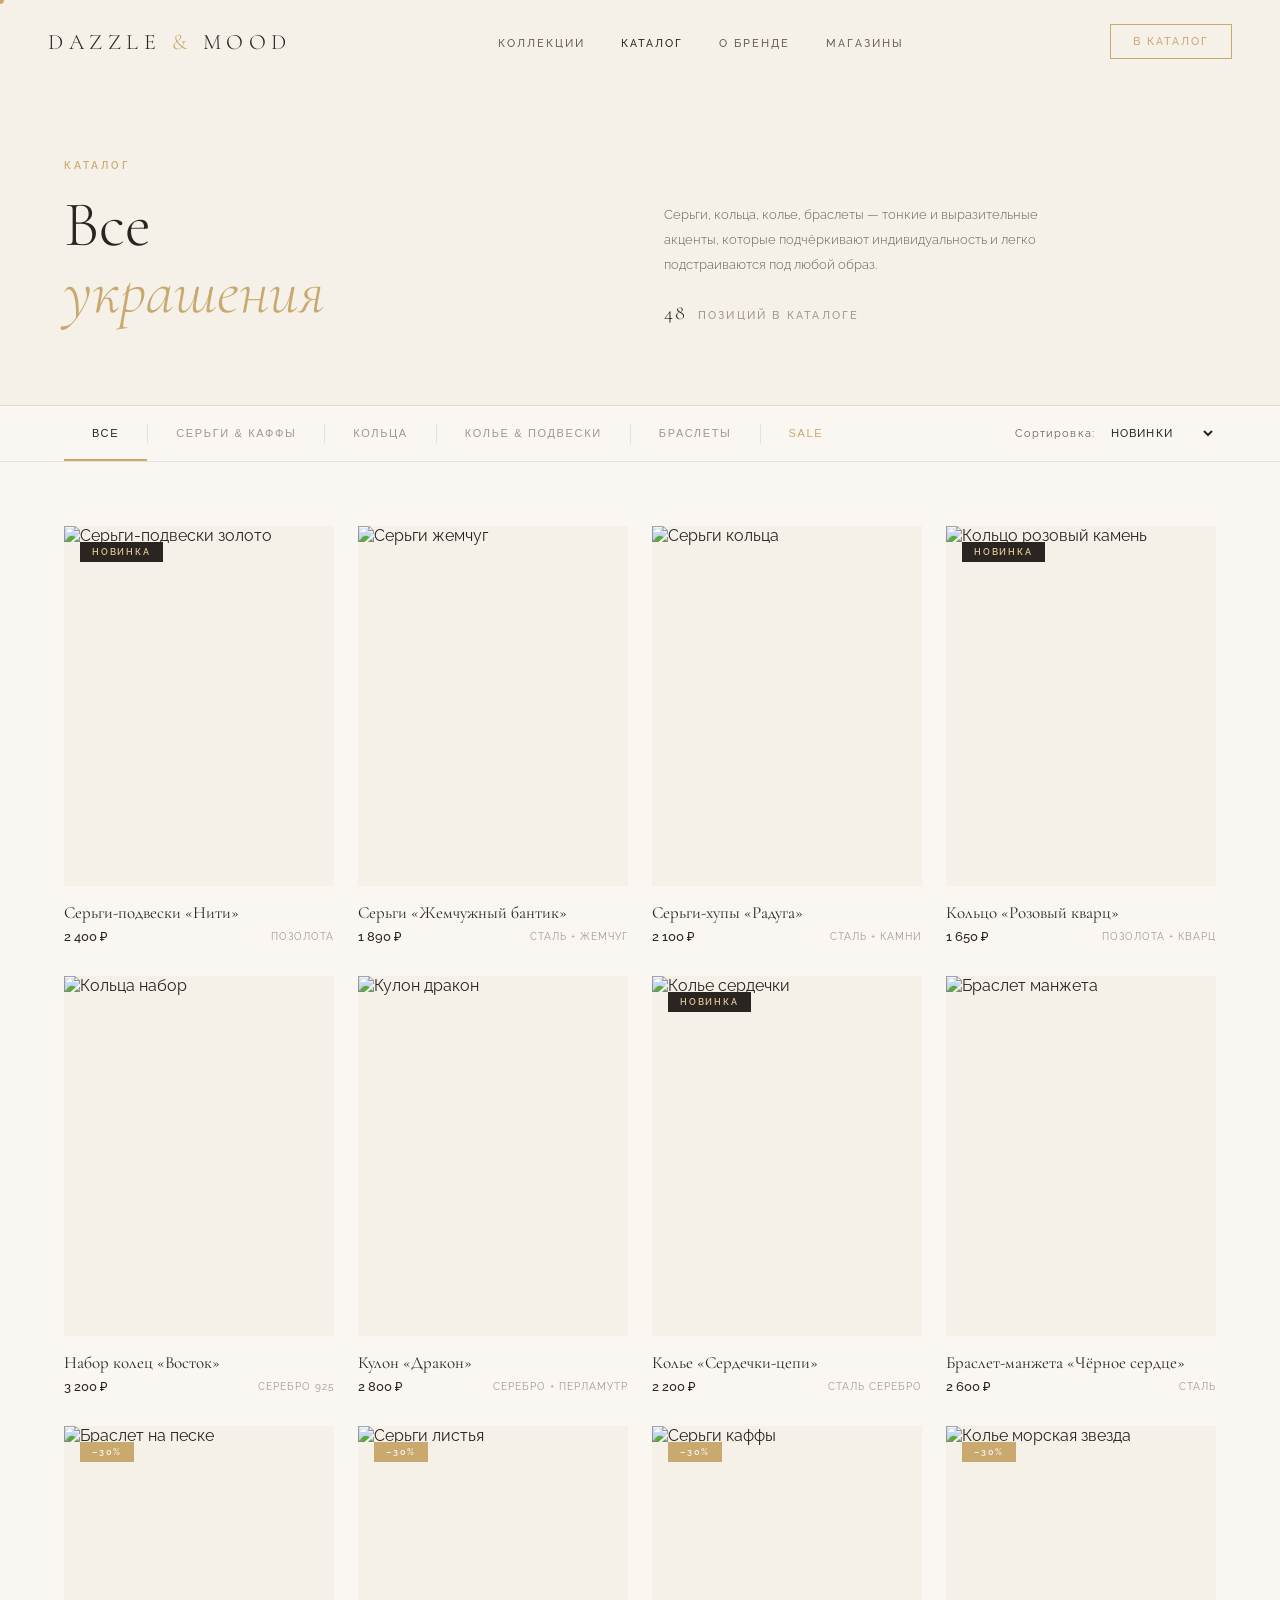
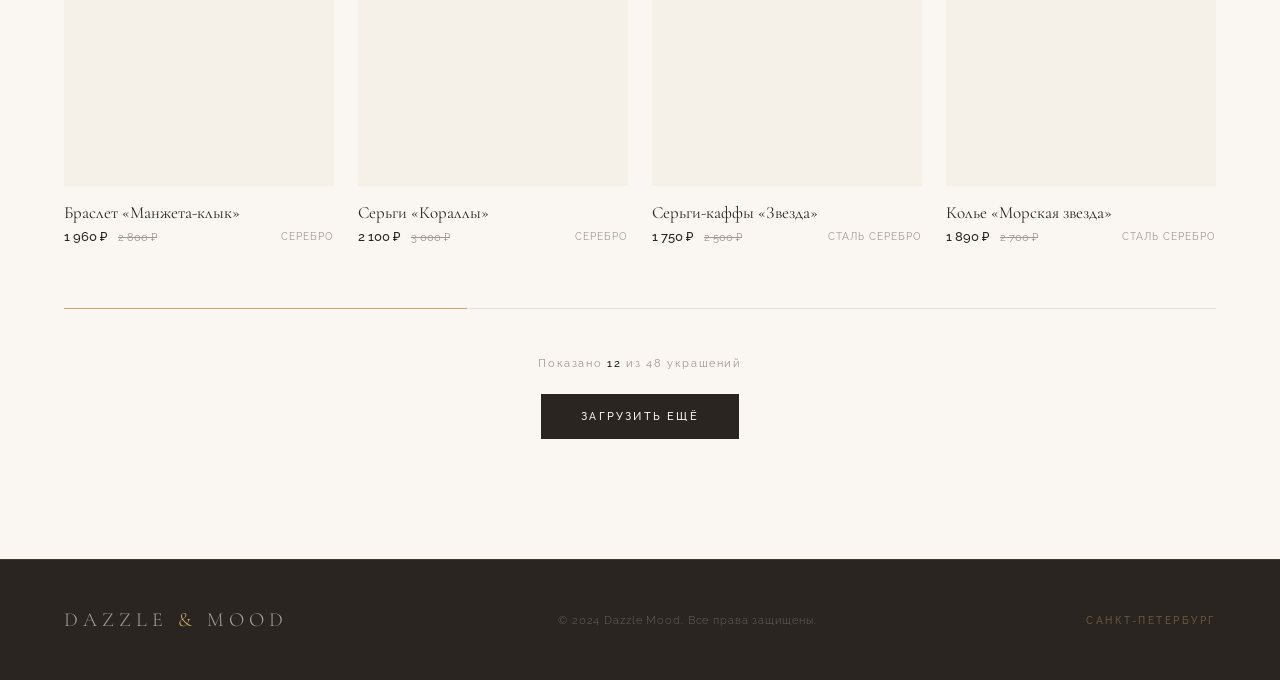
==== catalog.html @ 0f0d9563 "Dazzle Mood redesign preview" ====
<!DOCTYPE html>
<html lang="ru">
<head>
  <meta charset="UTF-8">
  <meta name="viewport" content="width=device-width, initial-scale=1.0">
  <title>Каталог — Dazzle Mood</title>
  <link rel="preconnect" href="https://fonts.googleapis.com">
  <link rel="preconnect" href="https://fonts.gstatic.com" crossorigin>
  <link href="https://fonts.googleapis.com/css2?family=Cormorant+Garamond:ital,wght@0,300;0,400;0,500;1,300;1,400&family=Raleway:wght@300;400;500;600&display=swap" rel="stylesheet">
  <link rel="stylesheet" href="shared.css">
  <style>
    /* ---- CATALOG HERO ---- */
    .catalog-hero {
      padding: 160px 64px 80px;
      background: var(--cream);
      display: grid;
      grid-template-columns: 1fr 1fr;
      gap: 48px;
      align-items: end;
      border-bottom: 1px solid var(--border-soft);
    }
    .catalog-hero-title {
      font-family: 'Cormorant Garamond', serif;
      font-size: clamp(48px, 5vw, 80px);
      font-weight: 300;
      line-height: 1.05;
      color: var(--charcoal);
    }
    .catalog-hero-title em { font-style: italic; color: var(--gold); }
    .catalog-hero-right { display: flex; flex-direction: column; justify-content: flex-end; gap: 24px; }
    .catalog-hero-desc { font-size: 13px; font-weight: 300; color: var(--mid); line-height: 1.9; max-width: 380px; }
    .catalog-count { font-size: 11px; font-weight: 500; letter-spacing: 0.2em; text-transform: uppercase; color: var(--light-mid); }
    .catalog-count span { color: var(--charcoal); font-family: 'Cormorant Garamond', serif; font-size: 20px; font-weight: 300; }

    /* ---- FILTERS ---- */
    .filters-bar {
      position: sticky; top: 57px; z-index: 50;
      background: rgba(250,247,242,0.97);
      backdrop-filter: blur(8px);
      border-bottom: 1px solid var(--border-soft);
      padding: 0 64px;
      display: flex;
      align-items: center;
      gap: 0;
      overflow-x: auto;
    }
    .filter-btn {
      padding: 20px 28px;
      font-size: 11px;
      font-weight: 500;
      letter-spacing: 0.15em;
      text-transform: uppercase;
      color: var(--light-mid);
      border: none;
      background: none;
      cursor: none;
      white-space: nowrap;
      border-bottom: 2px solid transparent;
      transition: color 0.25s, border-color 0.25s;
    }
    .filter-btn:hover { color: var(--charcoal); }
    .filter-btn.active { color: var(--charcoal); border-bottom-color: var(--gold); }
    .filter-sep { width: 1px; height: 20px; background: var(--border-soft); flex-shrink: 0; }
    .filters-sort {
      margin-left: auto;
      padding: 20px 0 20px 28px;
      font-size: 11px; font-weight: 400; letter-spacing: 0.1em;
      color: var(--mid); background: none; border: none; cursor: none;
      display: flex; align-items: center; gap: 8px; white-space: nowrap;
    }
    .filters-sort select {
      font-family: 'Raleway', sans-serif;
      font-size: 11px; font-weight: 500; letter-spacing: 0.1em;
      text-transform: uppercase; color: var(--charcoal);
      background: none; border: none; cursor: pointer;
      outline: none;
    }

    /* ---- PRODUCTS GRID ---- */
    .products-section { padding: 64px 64px 120px; }
    .products-grid {
      display: grid;
      grid-template-columns: repeat(4, 1fr);
      gap: 32px 24px;
    }
    .product-card {
      text-decoration: none;
      color: inherit;
      display: block;
    }
    .product-card-img {
      position: relative;
      overflow: hidden;
      aspect-ratio: 3/4;
      background: var(--cream);
      margin-bottom: 16px;
    }
    .product-card-img img {
      width: 100%; height: 100%;
      object-fit: cover; object-position: top;
      transition: transform 0.6s cubic-bezier(0.25, 0.46, 0.45, 0.94);
      display: block;
    }
    .product-card:hover .product-card-img img { transform: scale(1.07); }
    .product-card-badge {
      position: absolute; top: 16px; left: 16px;
      font-size: 9px; font-weight: 600; letter-spacing: 0.2em; text-transform: uppercase;
      padding: 5px 12px; background: var(--charcoal); color: var(--gold-light);
    }
    .product-card-badge.sale { background: var(--gold); color: var(--warm-white); }
    .product-card-badge.new { background: var(--charcoal); color: var(--gold-light); }
    .product-card-actions {
      position: absolute; bottom: 0; left: 0; right: 0;
      padding: 20px 16px;
      background: linear-gradient(0deg, rgba(42,37,32,0.8) 0%, transparent 100%);
      transform: translateY(100%);
      transition: transform 0.35s;
      display: flex; justify-content: center;
    }
    .product-card:hover .product-card-actions { transform: translateY(0); }
    .add-to-cart {
      font-size: 10px; font-weight: 500; letter-spacing: 0.2em; text-transform: uppercase;
      color: var(--warm-white); background: none; border: 1px solid rgba(250,247,242,0.5);
      padding: 10px 24px; cursor: none; transition: background 0.25s, border-color 0.25s; width: 100%;
    }
    .add-to-cart:hover { background: var(--gold); border-color: var(--gold); }
    .product-card-name { font-family: 'Cormorant Garamond', serif; font-size: 17px; font-weight: 400; color: var(--charcoal); margin-bottom: 6px; transition: color 0.25s; }
    .product-card:hover .product-card-name { color: var(--gold); }
    .product-card-meta { display: flex; justify-content: space-between; align-items: center; }
    .product-card-price { font-size: 13px; font-weight: 500; color: var(--charcoal); }
    .product-card-price-old { font-size: 11px; font-weight: 400; color: var(--light-mid); text-decoration: line-through; margin-left: 8px; }
    .product-card-material { font-size: 10px; font-weight: 400; letter-spacing: 0.1em; color: var(--light-mid); text-transform: uppercase; }

    /* ---- LOAD MORE ---- */
    .load-more-wrap { text-align: center; margin-top: 64px; }
    .load-more-bar {
      width: 100%; height: 1px;
      background: var(--border-soft);
      margin-bottom: 48px;
      position: relative;
    }
    .load-more-bar::after {
      content: '';
      position: absolute; left: 0; top: 0;
      width: 35%; height: 100%;
      background: var(--gold);
    }
    .load-more-hint { font-size: 11px; font-weight: 400; letter-spacing: 0.15em; color: var(--light-mid); margin-bottom: 24px; }
    .load-more-hint span { color: var(--charcoal); font-weight: 500; }

    @media (max-width: 1200px) { .products-grid { grid-template-columns: repeat(3, 1fr); } }
    @media (max-width: 900px) {
      .catalog-hero, .products-section, .filters-bar { padding-left: 32px; padding-right: 32px; }
      .catalog-hero { grid-template-columns: 1fr; padding-top: 120px; }
      .products-grid { grid-template-columns: repeat(2, 1fr); }
    }
    @media (max-width: 560px) { .products-grid { grid-template-columns: 1fr; } }
  </style>
</head>
<body>
  <div class="cursor" id="cursor"></div>
  <div class="cursor-ring" id="cursorRing"></div>

  <nav id="navbar" class="scrolled">
    <a href="index.html" class="nav-logo">Dazzle <span>&</span> Mood</a>
    <ul class="nav-links">
      <li><a href="index.html#collections">Коллекции</a></li>
      <li><a href="catalog.html" style="color:var(--charcoal)">Каталог</a></li>
      <li><a href="index.html#about">О бренде</a></li>
      <li><a href="index.html#locations">Магазины</a></li>
    </ul>
    <a href="catalog.html" class="nav-cta">В каталог</a>
  </nav>

  <!-- CATALOG HERO -->
  <div class="catalog-hero">
    <div>
      <p class="section-eyebrow">Каталог</p>
      <h1 class="catalog-hero-title">Все<br><em>украшения</em></h1>
    </div>
    <div class="catalog-hero-right">
      <p class="catalog-hero-desc">Серьги, кольца, колье, браслеты — тонкие и выразительные акценты, которые подчёркивают индивидуальность и легко подстраиваются под любой образ.</p>
      <p class="catalog-count"><span>48</span> &nbsp;позиций в каталоге</p>
    </div>
  </div>

  <!-- FILTERS -->
  <div class="filters-bar">
    <button class="filter-btn active" onclick="filterCat(this,'all')">Все</button>
    <div class="filter-sep"></div>
    <button class="filter-btn" onclick="filterCat(this,'earrings')">Серьги &amp; Каффы</button>
    <div class="filter-sep"></div>
    <button class="filter-btn" onclick="filterCat(this,'rings')">Кольца</button>
    <div class="filter-sep"></div>
    <button class="filter-btn" onclick="filterCat(this,'necklaces')">Колье &amp; Подвески</button>
    <div class="filter-sep"></div>
    <button class="filter-btn" onclick="filterCat(this,'bracelets')">Браслеты</button>
    <div class="filter-sep"></div>
    <button class="filter-btn" onclick="filterCat(this,'sale')" style="color:var(--gold)">SALE</button>
    <div class="filters-sort">
      Сортировка:&nbsp;
      <select>
        <option>Новинки</option>
        <option>По цене ↑</option>
        <option>По цене ↓</option>
        <option>Популярные</option>
      </select>
    </div>
  </div>

  <!-- PRODUCTS -->
  <div class="products-section">
    <div class="products-grid" id="productsGrid">

      <!-- earrings -->
      <a href="product.html" class="product-card reveal" data-cat="earrings">
        <div class="product-card-img">
          <img src="https://static.tildacdn.com/tild3038-3035-4364-a137-396338656431/IMG_6613_11zon.jpg" alt="Серьги-подвески золото">
          <span class="product-card-badge new">Новинка</span>
          <div class="product-card-actions"><button class="add-to-cart">Добавить в корзину</button></div>
        </div>
        <p class="product-card-name">Серьги-подвески «Нити»</p>
        <div class="product-card-meta">
          <span class="product-card-price">2 400 ₽</span>
          <span class="product-card-material">Позолота</span>
        </div>
      </a>

      <a href="product.html" class="product-card reveal" data-cat="earrings">
        <div class="product-card-img">
          <img src="https://static.tildacdn.com/tild6661-6132-4635-a337-643233373735/RNI-Films-IMG-E93FAB.jpg" alt="Серьги жемчуг">
          <div class="product-card-actions"><button class="add-to-cart">Добавить в корзину</button></div>
        </div>
        <p class="product-card-name">Серьги «Жемчужный бантик»</p>
        <div class="product-card-meta">
          <span class="product-card-price">1 890 ₽</span>
          <span class="product-card-material">Сталь + жемчуг</span>
        </div>
      </a>

      <a href="product.html" class="product-card reveal" data-cat="earrings">
        <div class="product-card-img">
          <img src="https://static.tildacdn.com/tild6630-3534-4331-a465-353162393465/7F5A8788-83D5-46D6-8.jpeg" alt="Серьги кольца">
          <div class="product-card-actions"><button class="add-to-cart">Добавить в корзину</button></div>
        </div>
        <p class="product-card-name">Серьги-хупы «Радуга»</p>
        <div class="product-card-meta">
          <span class="product-card-price">2 100 ₽</span>
          <span class="product-card-material">Сталь + камни</span>
        </div>
      </a>

      <!-- rings -->
      <a href="product.html" class="product-card reveal" data-cat="rings">
        <div class="product-card-img">
          <img src="https://static.tildacdn.com/tild6366-3233-4932-b166-383663316535/IMG_6611_11zon.jpg" alt="Кольцо розовый камень">
          <span class="product-card-badge new">Новинка</span>
          <div class="product-card-actions"><button class="add-to-cart">Добавить в корзину</button></div>
        </div>
        <p class="product-card-name">Кольцо «Розовый кварц»</p>
        <div class="product-card-meta">
          <span class="product-card-price">1 650 ₽</span>
          <span class="product-card-material">Позолота + кварц</span>
        </div>
      </a>

      <a href="product.html" class="product-card reveal" data-cat="rings">
        <div class="product-card-img">
          <img src="https://static.tildacdn.com/tild3236-6536-4832-b266-353634313239/RNI-Films-IMG-BC1684.JPG" alt="Кольца набор">
          <div class="product-card-actions"><button class="add-to-cart">Добавить в корзину</button></div>
        </div>
        <p class="product-card-name">Набор колец «Восток»</p>
        <div class="product-card-meta">
          <span class="product-card-price">3 200 ₽</span>
          <span class="product-card-material">Серебро 925</span>
        </div>
      </a>

      <!-- necklaces -->
      <a href="product.html" class="product-card reveal" data-cat="necklaces">
        <div class="product-card-img">
          <img src="https://static.tildacdn.com/tild3662-3232-4333-a665-303735663537/B6FBC4F6-7745-4E30-8.jpeg" alt="Кулон дракон">
          <div class="product-card-actions"><button class="add-to-cart">Добавить в корзину</button></div>
        </div>
        <p class="product-card-name">Кулон «Дракон»</p>
        <div class="product-card-meta">
          <span class="product-card-price">2 800 ₽</span>
          <span class="product-card-material">Серебро + перламутр</span>
        </div>
      </a>

      <a href="product.html" class="product-card reveal" data-cat="necklaces">
        <div class="product-card-img">
          <img src="https://static.tildacdn.com/tild3862-6663-4934-b965-306434643835/IMG_6615_11zon.jpg" alt="Колье сердечки">
          <span class="product-card-badge new">Новинка</span>
          <div class="product-card-actions"><button class="add-to-cart">Добавить в корзину</button></div>
        </div>
        <p class="product-card-name">Колье «Сердечки-цепи»</p>
        <div class="product-card-meta">
          <span class="product-card-price">2 200 ₽</span>
          <span class="product-card-material">Сталь серебро</span>
        </div>
      </a>

      <!-- bracelets + sale -->
      <a href="product.html" class="product-card reveal" data-cat="bracelets">
        <div class="product-card-img">
          <img src="https://static.tildacdn.com/tild3766-3963-4531-b531-333737356362/IMG_3410_11zon.jpg" alt="Браслет манжета">
          <div class="product-card-actions"><button class="add-to-cart">Добавить в корзину</button></div>
        </div>
        <p class="product-card-name">Браслет-манжета «Чёрное сердце»</p>
        <div class="product-card-meta">
          <span class="product-card-price">2 600 ₽</span>
          <span class="product-card-material">Сталь</span>
        </div>
      </a>

      <a href="product.html" class="product-card reveal" data-cat="bracelets sale">
        <div class="product-card-img">
          <img src="https://static.tildacdn.com/tild6465-3134-4634-b832-623731336338/RNI-Films-IMG-17F36D.jpeg" alt="Браслет на песке">
          <span class="product-card-badge sale">–30%</span>
          <div class="product-card-actions"><button class="add-to-cart">Добавить в корзину</button></div>
        </div>
        <p class="product-card-name">Браслет «Манжета-клык»</p>
        <div class="product-card-meta">
          <span class="product-card-price">1 960 ₽ <span class="product-card-price-old">2 800 ₽</span></span>
          <span class="product-card-material">Серебро</span>
        </div>
      </a>

      <a href="product.html" class="product-card reveal" data-cat="earrings sale">
        <div class="product-card-img">
          <img src="https://static.tildacdn.com/tild6631-6538-4366-a366-336336363331/D0FC4E85-FCA2-45BE-8.JPEG" alt="Серьги листья">
          <span class="product-card-badge sale">–30%</span>
          <div class="product-card-actions"><button class="add-to-cart">Добавить в корзину</button></div>
        </div>
        <p class="product-card-name">Серьги «Кораллы»</p>
        <div class="product-card-meta">
          <span class="product-card-price">2 100 ₽ <span class="product-card-price-old">3 000 ₽</span></span>
          <span class="product-card-material">Серебро</span>
        </div>
      </a>

      <a href="product.html" class="product-card reveal" data-cat="earrings sale">
        <div class="product-card-img">
          <img src="https://static.tildacdn.com/tild3138-3132-4332-a165-353666326130/photo_54494081886974.jpg" alt="Серьги каффы">
          <span class="product-card-badge sale">–30%</span>
          <div class="product-card-actions"><button class="add-to-cart">Добавить в корзину</button></div>
        </div>
        <p class="product-card-name">Серьги-каффы «Звезда»</p>
        <div class="product-card-meta">
          <span class="product-card-price">1 750 ₽ <span class="product-card-price-old">2 500 ₽</span></span>
          <span class="product-card-material">Сталь серебро</span>
        </div>
      </a>

      <a href="product.html" class="product-card reveal" data-cat="necklaces sale">
        <div class="product-card-img">
          <img src="https://static.tildacdn.com/tild6631-3665-4335-a532-323530663333/RNI-Films-IMG-4D2F42.jpg" alt="Колье морская звезда">
          <span class="product-card-badge sale">–30%</span>
          <div class="product-card-actions"><button class="add-to-cart">Добавить в корзину</button></div>
        </div>
        <p class="product-card-name">Колье «Морская звезда»</p>
        <div class="product-card-meta">
          <span class="product-card-price">1 890 ₽ <span class="product-card-price-old">2 700 ₽</span></span>
          <span class="product-card-material">Сталь серебро</span>
        </div>
      </a>

    </div><!-- /products-grid -->

    <!-- load more -->
    <div class="load-more-wrap">
      <div class="load-more-bar"></div>
      <p class="load-more-hint">Показано <span>12</span> из 48 украшений</p>
      <a href="#" class="btn-primary">Загрузить ещё</a>
    </div>
  </div>

  <footer>
    <div class="footer-logo">Dazzle <span>&</span> Mood</div>
    <p class="footer-copy">© 2024 Dazzle Mood. Все права защищены.</p>
    <p class="footer-spb">Санкт-Петербург</p>
  </footer>

  <script src="shared.js"></script>
  <script>
    function filterCat(btn, cat) {
      document.querySelectorAll('.filter-btn').forEach(b => b.classList.remove('active'));
      btn.classList.add('active');
      document.querySelectorAll('.product-card').forEach(card => {
        const cats = card.dataset.cat || '';
        if (cat === 'all' || cats.includes(cat)) {
          card.style.display = '';
        } else {
          card.style.display = 'none';
        }
      });
    }
    // Stagger product cards
    document.querySelectorAll('.product-card').forEach((el, i) => {
      el.style.transitionDelay = (i % 4) * 80 + 'ms';
    });
  </script>
</body>
</html>
---- shared.css ----
*, *::before, *::after { box-sizing: border-box; margin: 0; padding: 0; }

:root {
  --cream: #F5F0E8;
  --warm-white: #FAF7F2;
  --gold: #C9A96E;
  --gold-light: #E2C99A;
  --charcoal: #2A2520;
  --mid: #6B6057;
  --light-mid: #A09590;
  --border: rgba(201,169,110,0.25);
  --border-soft: rgba(42,37,32,0.1);
}

html { scroll-behavior: smooth; }

body {
  font-family: 'Raleway', sans-serif;
  background: var(--warm-white);
  color: var(--charcoal);
  overflow-x: hidden;
  cursor: none;
}

/* ---- CURSOR ---- */
.cursor {
  position: fixed; width: 8px; height: 8px;
  background: var(--gold); border-radius: 50%;
  pointer-events: none; z-index: 9999;
  transform: translate(-50%, -50%);
  transition: transform 0.1s, width 0.3s, height 0.3s;
}
.cursor-ring {
  position: fixed; width: 32px; height: 32px;
  border: 1px solid var(--gold); border-radius: 50%;
  pointer-events: none; z-index: 9998;
  transform: translate(-50%, -50%);
  opacity: 0.6;
}

/* ---- NAV ---- */
nav {
  position: fixed; top: 0; left: 0; right: 0; z-index: 100;
  padding: 24px 48px;
  display: flex; align-items: center; justify-content: space-between;
  transition: background 0.4s, padding 0.4s, box-shadow 0.4s;
}
nav.scrolled {
  background: rgba(250,247,242,0.95);
  backdrop-filter: blur(12px);
  padding: 16px 48px;
  box-shadow: 0 1px 0 var(--border-soft);
}
.nav-logo { font-family: 'Cormorant Garamond', serif; font-size: 22px; font-weight: 300; letter-spacing: 0.25em; text-transform: uppercase; color: var(--charcoal); text-decoration: none; }
.nav-logo span { color: var(--gold); }
.nav-links { display: flex; gap: 36px; list-style: none; }
.nav-links a { font-size: 11px; font-weight: 500; letter-spacing: 0.18em; text-transform: uppercase; color: var(--mid); text-decoration: none; position: relative; padding-bottom: 2px; }
.nav-links a::after { content: ''; position: absolute; bottom: 0; left: 0; width: 0; height: 1px; background: var(--gold); transition: width 0.3s; }
.nav-links a:hover::after { width: 100%; }
.nav-links a:hover { color: var(--charcoal); }
.nav-cta { font-size: 11px; font-weight: 500; letter-spacing: 0.18em; text-transform: uppercase; color: var(--gold); text-decoration: none; border: 1px solid var(--gold); padding: 10px 22px; transition: background 0.3s, color 0.3s; }
.nav-cta:hover { background: var(--gold); color: var(--warm-white); }

/* ---- BUTTONS ---- */
.btn-primary { background: var(--charcoal); color: var(--warm-white); text-decoration: none; font-size: 11px; font-weight: 500; letter-spacing: 0.2em; text-transform: uppercase; padding: 16px 40px; transition: background 0.3s, transform 0.3s; display: inline-block; }
.btn-primary:hover { background: var(--gold); transform: translateY(-1px); }
.btn-ghost { text-decoration: none; font-size: 11px; font-weight: 500; letter-spacing: 0.15em; text-transform: uppercase; color: var(--mid); display: inline-flex; align-items: center; gap: 10px; transition: color 0.3s; }
.btn-ghost::after { content: ''; display: block; width: 32px; height: 1px; background: currentColor; transition: width 0.3s; }
.btn-ghost:hover { color: var(--gold); }
.btn-ghost:hover::after { width: 48px; }
.btn-telegram { display: inline-flex; align-items: center; gap: 12px; background: var(--charcoal); color: var(--cream); text-decoration: none; padding: 16px 36px; font-size: 11px; font-weight: 500; letter-spacing: 0.18em; text-transform: uppercase; transition: background 0.3s, transform 0.3s; }
.btn-telegram:hover { background: var(--gold); transform: translateY(-2px); }

/* ---- SECTION ---- */
.section-eyebrow { font-size: 10px; font-weight: 600; letter-spacing: 0.3em; text-transform: uppercase; color: var(--gold); margin-bottom: 20px; }
.section-title { font-family: 'Cormorant Garamond', serif; font-size: clamp(36px, 3.5vw, 58px); font-weight: 300; line-height: 1.15; color: var(--charcoal); margin-bottom: 20px; }
.section-title em { font-style: italic; color: var(--gold); }
.section-desc { font-size: 13px; font-weight: 300; color: var(--mid); line-height: 1.9; max-width: 500px; }

/* ---- FOOTER ---- */
footer { background: var(--charcoal); border-top: 1px solid rgba(201,169,110,0.15); padding: 48px 64px; display: flex; justify-content: space-between; align-items: center; }
.footer-logo { font-family: 'Cormorant Garamond', serif; font-size: 20px; font-weight: 300; letter-spacing: 0.25em; text-transform: uppercase; color: rgba(245,240,232,0.6); }
.footer-logo span { color: var(--gold); }
.footer-copy { font-size: 11px; font-weight: 300; letter-spacing: 0.08em; color: rgba(245,240,232,0.3); }
.footer-spb { font-size: 10px; font-weight: 500; letter-spacing: 0.25em; text-transform: uppercase; color: rgba(201,169,110,0.4); }

/* ---- REVEAL ---- */
.reveal { opacity: 0; transform: translateY(28px); transition: opacity 0.7s ease, transform 0.7s ease; }
.reveal.visible { opacity: 1; transform: translateY(0); }

@media (max-width: 768px) {
  nav { padding: 16px 20px; }
  nav.scrolled { padding: 12px 20px; }
  .nav-links { display: none; }
  footer { flex-direction: column; gap: 16px; text-align: center; padding: 32px 20px; }
}
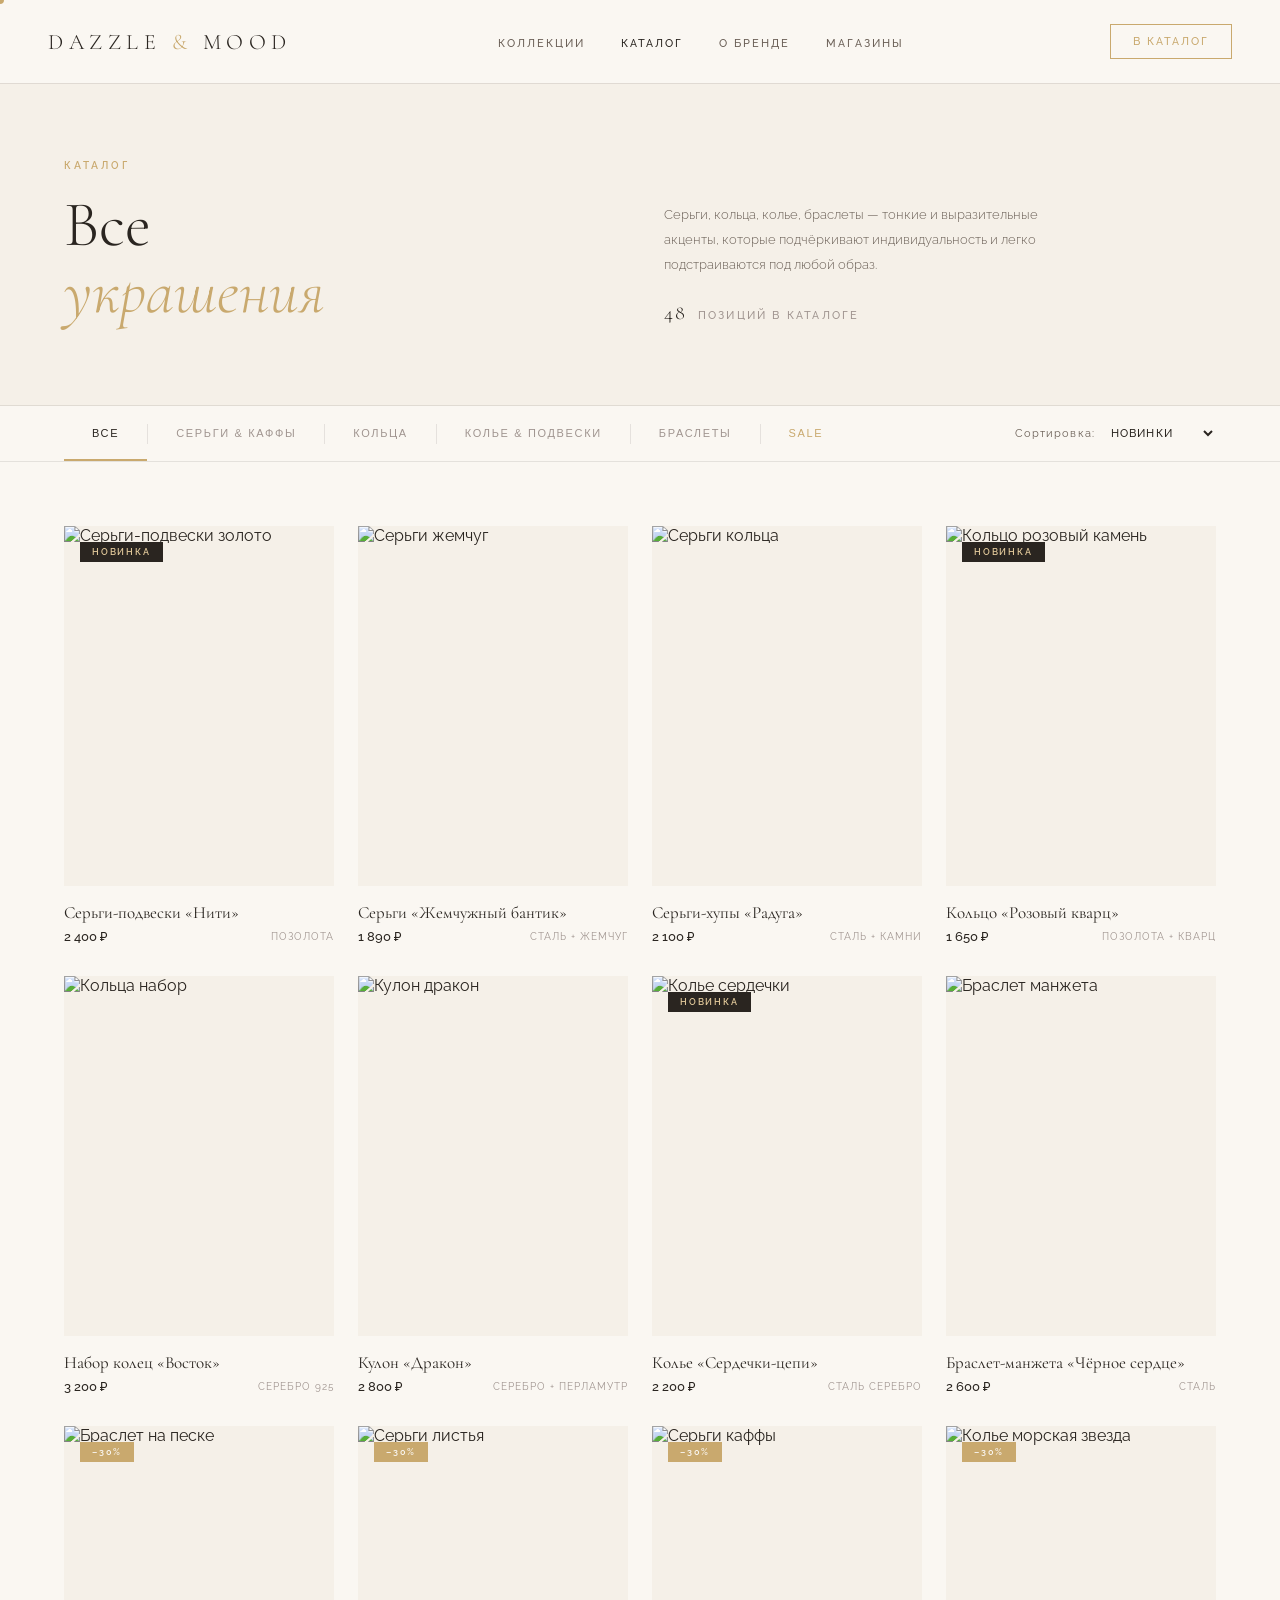
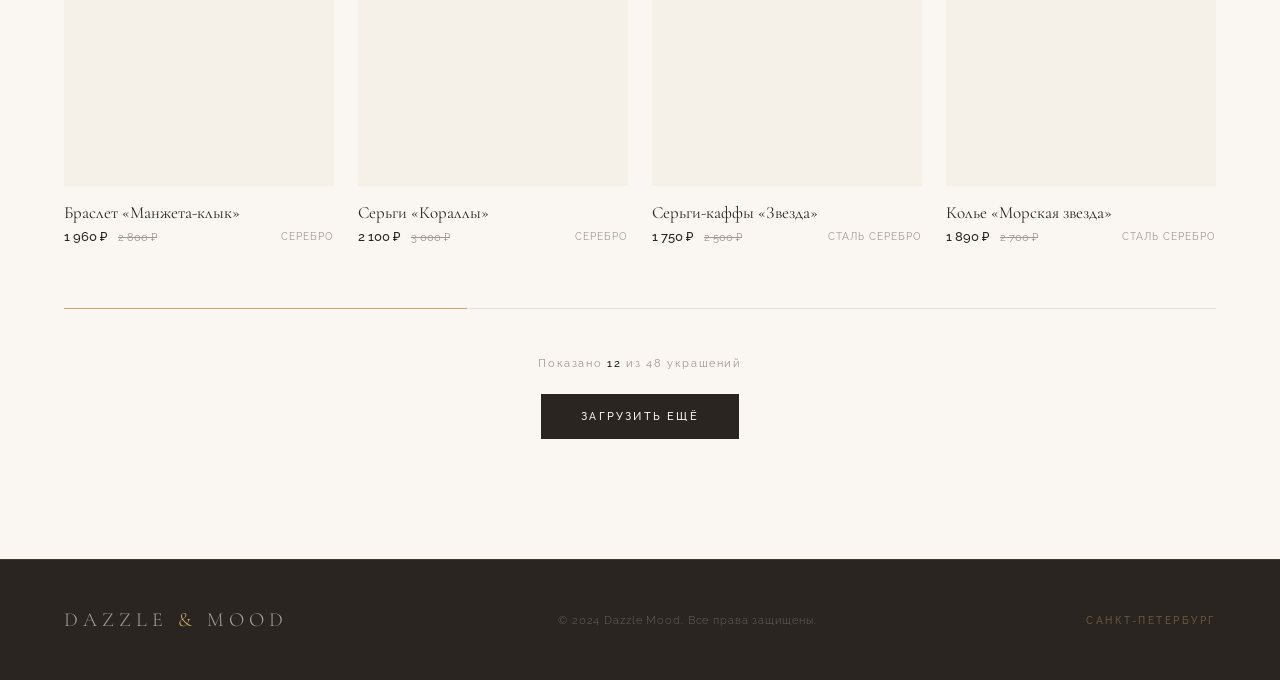
==== commit 299f9955: "fix: mobile nav logo, cursor hidden on touch, hero bg image on mobile, padding fixes" ====
--- a/catalog.html
+++ b/catalog.html
@@ -150,9 +150,11 @@
 
     @media (max-width: 1200px) { .products-grid { grid-template-columns: repeat(3, 1fr); } }
     @media (max-width: 900px) {
-      .catalog-hero, .products-section, .filters-bar { padding-left: 32px; padding-right: 32px; }
-      .catalog-hero { grid-template-columns: 1fr; padding-top: 120px; }
-      .products-grid { grid-template-columns: repeat(2, 1fr); }
+      .catalog-hero, .products-section { padding-left: 20px; padding-right: 20px; }
+      .filters-bar { padding-left: 12px; padding-right: 12px; }
+      .catalog-hero { grid-template-columns: 1fr; padding-top: 100px; padding-bottom: 40px; }
+      .products-grid { grid-template-columns: repeat(2, 1fr); gap: 20px 14px; }
+      .filter-btn { padding: 16px 14px; font-size: 10px; }
     }
     @media (max-width: 560px) { .products-grid { grid-template-columns: 1fr; } }
   </style>
--- a/shared.css
+++ b/shared.css
@@ -43,13 +43,13 @@
   position: fixed; top: 0; left: 0; right: 0; z-index: 100;
   padding: 24px 48px;
   display: flex; align-items: center; justify-content: space-between;
-  transition: background 0.4s, padding 0.4s, box-shadow 0.4s;
+  background: rgba(250,247,242,0.97);
+  backdrop-filter: blur(12px);
+  box-shadow: 0 1px 0 var(--border-soft);
+  transition: padding 0.4s;
 }
 nav.scrolled {
-  background: rgba(250,247,242,0.95);
-  backdrop-filter: blur(12px);
   padding: 16px 48px;
-  box-shadow: 0 1px 0 var(--border-soft);
 }
 .nav-logo { font-family: 'Cormorant Garamond', serif; font-size: 22px; font-weight: 300; letter-spacing: 0.25em; text-transform: uppercase; color: var(--charcoal); text-decoration: none; }
 .nav-logo span { color: var(--gold); }
@@ -89,8 +89,15 @@
 .reveal.visible { opacity: 1; transform: translateY(0); }
 
 @media (max-width: 768px) {
-  nav { padding: 16px 20px; }
+  nav { padding: 14px 20px; }
   nav.scrolled { padding: 12px 20px; }
+  .nav-logo { font-size: 15px; letter-spacing: 0.15em; }
   .nav-links { display: none; }
   footer { flex-direction: column; gap: 16px; text-align: center; padding: 32px 20px; }
 }
+
+@media (hover: none) and (pointer: coarse) {
+  .cursor, .cursor-ring { display: none !important; }
+  body { cursor: auto; }
+  button, a { cursor: pointer; }
+}
